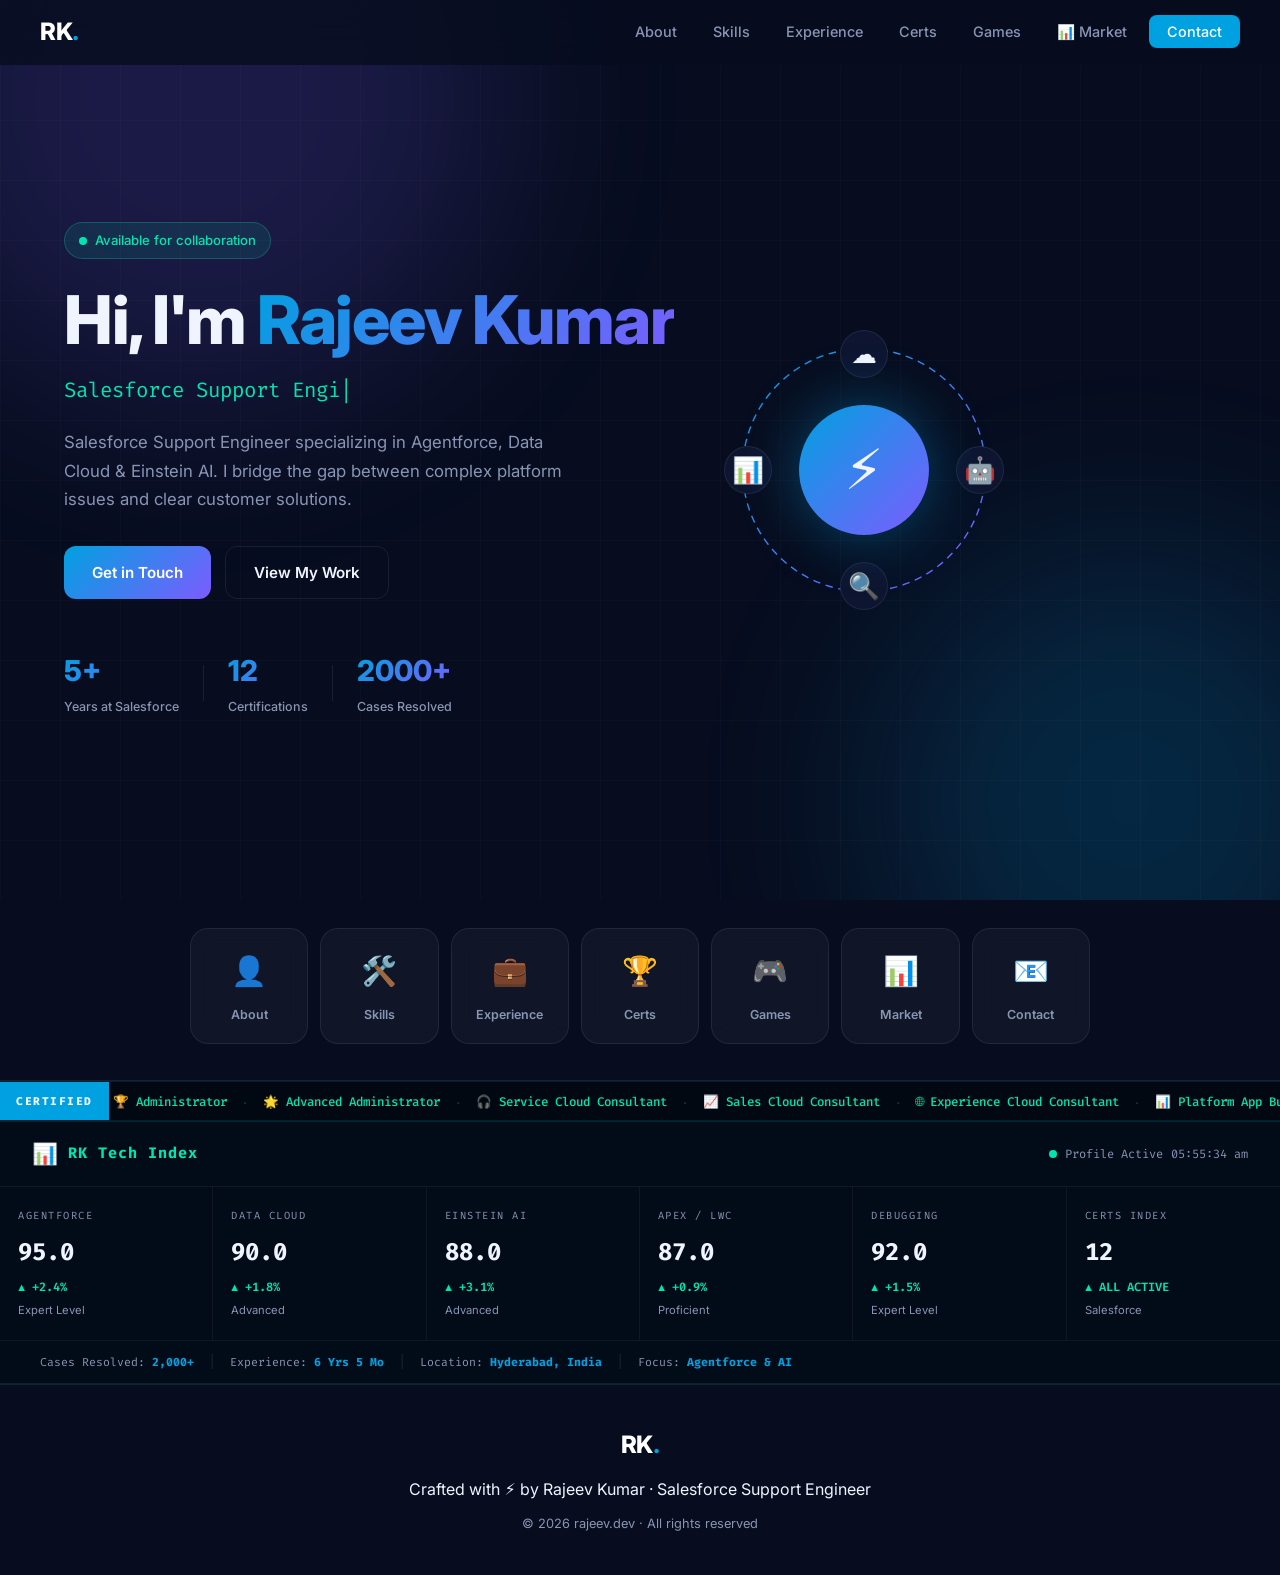
==== index.html @ ff3ae280 "Initial portfolio deploy" ====
<!DOCTYPE html>
<html lang="en">
<head>
  <meta charset="UTF-8" />
  <meta name="viewport" content="width=device-width, initial-scale=1.0" />
  <title>Rajeev Kumar | Salesforce Support Engineer</title>
  <link rel="icon" href="favicon.svg" type="image/svg+xml" />
  <link href="https://fonts.googleapis.com/css2?family=Inter:wght@300;400;500;600;700;800&family=Fira+Code:wght@400;500&display=swap" rel="stylesheet" />
  <link rel="stylesheet" href="style.css" />
</head>
<body>

  <!-- NAV -->
  <nav id="navbar">
    <div class="nav-inner">
      <a class="nav-logo" href="index.html">RK<span class="dot">.</span></a>
      <ul class="nav-links">
        <li><a href="about.html">About</a></li>
        <li><a href="skills.html">Skills</a></li>
        <li><a href="experience.html">Experience</a></li>
        <li><a href="certifications.html">Certs</a></li>
        <li><a href="games.html">Games</a></li>
        <li><a href="market.html">📊 Market</a></li>
        <li><a href="contact.html" class="nav-cta">Contact</a></li>
      </ul>
      <button class="hamburger" id="hamburger" aria-label="Toggle menu">
        <span></span><span></span><span></span>
      </button>
    </div>
  </nav>

  <!-- HERO -->
  <section id="hero">
    <div class="hero-bg">
      <div class="blob blob1"></div>
      <div class="blob blob2"></div>
      <div class="grid-lines"></div>
    </div>
    <div class="hero-content">
      <div class="hero-badge">
        <span class="pulse-dot"></span>
        Available for collaboration
      </div>
      <h1 class="hero-title">
        Hi, I'm <span class="gradient-text">Rajeev Kumar</span>
      </h1>
      <div class="typewriter-wrap">
        <span class="typewriter" id="typewriter"></span><span class="cursor">|</span>
      </div>
      <p class="hero-desc">
        Salesforce Support Engineer specializing in Agentforce, Data Cloud &amp; Einstein AI.
        I bridge the gap between complex platform issues and clear customer solutions.
      </p>
      <div class="hero-actions">
        <a href="contact.html" class="btn btn-primary">Get in Touch</a>
        <a href="experience.html" class="btn btn-outline">View My Work</a>
      </div>
      <div class="hero-stats">
        <div class="stat"><span class="stat-num">5+</span><span class="stat-label">Years at Salesforce</span></div>
        <div class="stat-divider"></div>
        <div class="stat"><span class="stat-num">12</span><span class="stat-label">Certifications</span></div>
        <div class="stat-divider"></div>
        <div class="stat"><span class="stat-num">2000+</span><span class="stat-label">Cases Resolved</span></div>
      </div>
    </div>
    <div class="hero-visual">
      <div class="avatar-ring">
        <div class="avatar-inner">
          <span class="avatar-emoji">⚡</span>
        </div>
        <svg class="orbit-ring" viewBox="0 0 300 300">
          <circle cx="150" cy="150" r="130" fill="none" stroke="url(#ringGrad)" stroke-width="1.5" stroke-dasharray="8 6"/>
          <defs>
            <linearGradient id="ringGrad" x1="0%" y1="0%" x2="100%" y2="100%">
              <stop offset="0%" stop-color="#00a1e0"/>
              <stop offset="100%" stop-color="#7c5cff"/>
            </linearGradient>
          </defs>
        </svg>
        <div class="orbit-icon oi1">☁️</div>
        <div class="orbit-icon oi2">🤖</div>
        <div class="orbit-icon oi3">🔍</div>
        <div class="orbit-icon oi4">📊</div>
      </div>
    </div>
  </section>

  <!-- PAGE NAV GRID -->
  <div class="page-nav-section">
    <div class="page-nav-grid">
      <a href="about.html" class="page-nav-card glass-card">
        <span class="pnc-icon">👤</span>
        <span class="pnc-label">About</span>
      </a>
      <a href="skills.html" class="page-nav-card glass-card">
        <span class="pnc-icon">🛠️</span>
        <span class="pnc-label">Skills</span>
      </a>
      <a href="experience.html" class="page-nav-card glass-card">
        <span class="pnc-icon">💼</span>
        <span class="pnc-label">Experience</span>
      </a>
      <a href="certifications.html" class="page-nav-card glass-card">
        <span class="pnc-icon">🏆</span>
        <span class="pnc-label">Certs</span>
      </a>
      <a href="games.html" class="page-nav-card glass-card">
        <span class="pnc-icon">🎮</span>
        <span class="pnc-label">Games</span>
      </a>
      <a href="market.html" class="page-nav-card glass-card">
        <span class="pnc-icon">📊</span>
        <span class="pnc-label">Market</span>
      </a>
      <a href="contact.html" class="page-nav-card glass-card">
        <span class="pnc-icon">📧</span>
        <span class="pnc-label">Contact</span>
      </a>
    </div>
  </div>

  <!-- CERT TICKER (inspired by stock market scrolling ticker) -->
  <div class="ticker-wrap">
    <div class="ticker-label">CERTIFIED</div>
    <div class="ticker-track">
      <div class="ticker-items" id="ticker-items">
        <span class="ticker-item">🏆 Administrator</span>
        <span class="ticker-sep">·</span>
        <span class="ticker-item">🌟 Advanced Administrator</span>
        <span class="ticker-sep">·</span>
        <span class="ticker-item">🎧 Service Cloud Consultant</span>
        <span class="ticker-sep">·</span>
        <span class="ticker-item">📈 Sales Cloud Consultant</span>
        <span class="ticker-sep">·</span>
        <span class="ticker-item">🌐 Experience Cloud Consultant</span>
        <span class="ticker-sep">·</span>
        <span class="ticker-item">📊 Platform App Builder</span>
        <span class="ticker-sep">·</span>
        <span class="ticker-item">⚡ Platform Developer I</span>
        <span class="ticker-sep">·</span>
        <span class="ticker-item">🔐 Sharing &amp; Visibility Architect</span>
        <span class="ticker-sep">·</span>
        <span class="ticker-item">🎓 Salesforce Associate</span>
        <span class="ticker-sep">·</span>
        <span class="ticker-item">🤖 AI Associate</span>
        <span class="ticker-sep">·</span>
        <span class="ticker-item">🦾 Agentforce Specialist</span>
        <span class="ticker-sep">·</span>
        <span class="ticker-item">☁️ Data Cloud Consultant</span>
        <span class="ticker-sep">·</span>
      </div>
    </div>
  </div>

  <!-- TECH INDEX (stock market dashboard style) -->
  <section id="tech-index">
    <div class="ti-header">
      <div class="ti-brand">
        <span class="ti-bull">📊</span>
        <span class="ti-title">RK Tech Index</span>
      </div>
      <div class="ti-status">
        <span class="ti-dot ti-dot-green"></span>
        <span class="ti-status-text">Profile Active</span>
        <span class="ti-clock" id="ti-clock"></span>
      </div>
    </div>
    <div class="ti-grid">
      <div class="ti-card">
        <div class="ti-card-label">AGENTFORCE</div>
        <div class="ti-card-value">95.0</div>
        <div class="ti-card-change ti-up">▲ +2.4%</div>
        <div class="ti-card-sub">Expert Level</div>
      </div>
      <div class="ti-card">
        <div class="ti-card-label">DATA CLOUD</div>
        <div class="ti-card-value">90.0</div>
        <div class="ti-card-change ti-up">▲ +1.8%</div>
        <div class="ti-card-sub">Advanced</div>
      </div>
      <div class="ti-card">
        <div class="ti-card-label">EINSTEIN AI</div>
        <div class="ti-card-value">88.0</div>
        <div class="ti-card-change ti-up">▲ +3.1%</div>
        <div class="ti-card-sub">Advanced</div>
      </div>
      <div class="ti-card">
        <div class="ti-card-label">APEX / LWC</div>
        <div class="ti-card-value">87.0</div>
        <div class="ti-card-change ti-up">▲ +0.9%</div>
        <div class="ti-card-sub">Proficient</div>
      </div>
      <div class="ti-card">
        <div class="ti-card-label">DEBUGGING</div>
        <div class="ti-card-value">92.0</div>
        <div class="ti-card-change ti-up">▲ +1.5%</div>
        <div class="ti-card-sub">Expert Level</div>
      </div>
      <div class="ti-card">
        <div class="ti-card-label">CERTS INDEX</div>
        <div class="ti-card-value">12</div>
        <div class="ti-card-change ti-up">▲ ALL ACTIVE</div>
        <div class="ti-card-sub">Salesforce</div>
      </div>
    </div>
    <div class="ti-footer-bar">
      <span class="ti-footer-item">Cases Resolved: <strong>2,000+</strong></span>
      <span class="ti-sep">|</span>
      <span class="ti-footer-item">Experience: <strong>6 Yrs 5 Mo</strong></span>
      <span class="ti-sep">|</span>
      <span class="ti-footer-item">Location: <strong>Hyderabad, India</strong></span>
      <span class="ti-sep">|</span>
      <span class="ti-footer-item">Focus: <strong>Agentforce &amp; AI</strong></span>
    </div>
  </section>

  <!-- FOOTER -->
  <footer>
    <div class="footer-inner">
      <span class="nav-logo">RK<span class="dot">.</span></span>
      <p>Crafted with ⚡ by Rajeev Kumar · Salesforce Support Engineer</p>
      <p class="footer-sub">© 2026 rajeev.dev · All rights reserved</p>
    </div>
  </footer>

  <script src="app.js"></script>
</body>
</html>
---- style.css ----
/* ===== RESET & BASE ===== */
*, *::before, *::after { box-sizing: border-box; margin: 0; padding: 0; }

:root {
  --bg: #070d1f;
  --bg2: #0d1530;
  --card: rgba(255,255,255,0.04);
  --card-border: rgba(255,255,255,0.08);
  --accent: #00a1e0;
  --accent2: #7c5cff;
  --accent3: #00e5b0;
  --text: #f0f4ff;
  --muted: #8895b3;
  --white: #ffffff;
  --font: 'Inter', system-ui, sans-serif;
  --code: 'Fira Code', monospace;
  --radius: 18px;
  --shadow: 0 20px 60px rgba(0,0,0,0.4);
  --transition: all 0.3s cubic-bezier(0.4, 0, 0.2, 1);
}

html { scroll-behavior: smooth; }

body {
  font-family: var(--font);
  background: var(--bg);
  color: var(--text);
  overflow-x: hidden;
  line-height: 1.7;
}

/* ===== SCROLLBAR ===== */
::-webkit-scrollbar { width: 6px; }
::-webkit-scrollbar-track { background: var(--bg); }
::-webkit-scrollbar-thumb { background: var(--accent2); border-radius: 3px; }

/* ===== GLASS CARD ===== */
.glass-card {
  background: var(--card);
  border: 1px solid var(--card-border);
  border-radius: var(--radius);
  backdrop-filter: blur(12px);
  transition: var(--transition);
}
.glass-card:hover {
  border-color: rgba(0,161,224,0.25);
  transform: translateY(-4px);
  box-shadow: 0 24px 60px rgba(0,0,0,0.35);
}

/* ===== NAVBAR ===== */
#navbar {
  position: fixed;
  top: 0; left: 0; right: 0;
  z-index: 100;
  padding: 0 24px;
  background: rgba(7,13,31,0.8);
  backdrop-filter: blur(20px);
  border-bottom: 1px solid transparent;
  transition: var(--transition);
}
#navbar.scrolled { border-bottom-color: var(--card-border); }
.nav-inner {
  max-width: 1200px;
  margin: auto;
  display: flex;
  align-items: center;
  justify-content: space-between;
  height: 64px;
}
.nav-logo {
  font-size: 1.5rem;
  font-weight: 800;
  color: var(--white);
  text-decoration: none;
  letter-spacing: -0.5px;
}
.nav-logo .dot { color: var(--accent); }
.nav-links {
  display: flex;
  list-style: none;
  gap: 8px;
  align-items: center;
}
.nav-links a {
  color: var(--muted);
  text-decoration: none;
  font-size: 0.9rem;
  font-weight: 500;
  padding: 8px 14px;
  border-radius: 8px;
  transition: var(--transition);
}
.nav-links a:hover { color: var(--white); background: rgba(255,255,255,0.06); }
.nav-links a.nav-cta {
  background: var(--accent);
  color: var(--white);
  padding: 8px 18px;
}
.nav-links a.nav-cta:hover { background: #008ccc; transform: none; }
.hamburger {
  display: none;
  flex-direction: column;
  gap: 5px;
  background: none;
  border: none;
  cursor: pointer;
  padding: 4px;
}
.hamburger span {
  display: block;
  width: 24px; height: 2px;
  background: var(--text);
  border-radius: 2px;
  transition: var(--transition);
}

/* ===== HERO ===== */
#hero {
  min-height: 100vh;
  display: flex;
  align-items: center;
  padding: 100px 24px 60px;
  position: relative;
  overflow: hidden;
  max-width: 1200px;
  margin: auto;
}
.hero-bg {
  position: fixed;
  inset: 0;
  z-index: -1;
  pointer-events: none;
}
.blob {
  position: absolute;
  border-radius: 50%;
  filter: blur(100px);
  opacity: 0.18;
}
.blob1 {
  width: 600px; height: 600px;
  background: var(--accent2);
  top: -200px; left: -100px;
  animation: blobFloat 8s ease-in-out infinite;
}
.blob2 {
  width: 500px; height: 500px;
  background: var(--accent);
  bottom: -150px; right: -100px;
  animation: blobFloat 10s ease-in-out infinite reverse;
}
@keyframes blobFloat {
  0%, 100% { transform: translate(0,0) scale(1); }
  50% { transform: translate(30px, -30px) scale(1.05); }
}
.grid-lines {
  position: absolute;
  inset: 0;
  background-image:
    linear-gradient(rgba(255,255,255,0.02) 1px, transparent 1px),
    linear-gradient(90deg, rgba(255,255,255,0.02) 1px, transparent 1px);
  background-size: 60px 60px;
}
.hero-content { flex: 1; max-width: 620px; z-index: 1; }
.hero-badge {
  display: inline-flex;
  align-items: center;
  gap: 8px;
  background: rgba(0,229,176,0.1);
  border: 1px solid rgba(0,229,176,0.25);
  color: var(--accent3);
  padding: 6px 14px;
  border-radius: 999px;
  font-size: 0.82rem;
  font-weight: 500;
  margin-bottom: 24px;
}
.pulse-dot {
  width: 8px; height: 8px;
  background: var(--accent3);
  border-radius: 50%;
  animation: pulse 2s infinite;
}
@keyframes pulse {
  0%, 100% { opacity: 1; transform: scale(1); }
  50% { opacity: 0.5; transform: scale(0.8); }
}
.hero-title {
  font-size: clamp(2.4rem, 6vw, 4.2rem);
  font-weight: 800;
  line-height: 1.1;
  letter-spacing: -1.5px;
  margin-bottom: 16px;
}
.gradient-text {
  background: linear-gradient(135deg, var(--accent), var(--accent2));
  -webkit-background-clip: text;
  -webkit-text-fill-color: transparent;
  background-clip: text;
}
.typewriter-wrap {
  font-family: var(--code);
  font-size: clamp(1rem, 2.5vw, 1.3rem);
  color: var(--accent3);
  margin-bottom: 20px;
  min-height: 2rem;
}
.cursor {
  animation: blink 1s infinite;
  color: var(--accent3);
}
@keyframes blink { 0%,100% { opacity: 1; } 50% { opacity: 0; } }
.hero-desc {
  color: var(--muted);
  font-size: 1.05rem;
  margin-bottom: 32px;
  max-width: 520px;
}
.hero-actions { display: flex; gap: 14px; flex-wrap: wrap; margin-bottom: 48px; }
.btn {
  display: inline-flex;
  align-items: center;
  gap: 8px;
  padding: 13px 28px;
  border-radius: 12px;
  font-size: 0.95rem;
  font-weight: 600;
  text-decoration: none;
  transition: var(--transition);
  cursor: pointer;
  border: none;
  font-family: var(--font);
}
.btn-primary {
  background: linear-gradient(135deg, var(--accent), var(--accent2));
  color: var(--white);
}
.btn-primary:hover { transform: translateY(-2px); box-shadow: 0 10px 30px rgba(0,161,224,0.35); }
.btn-outline {
  background: transparent;
  border: 1.5px solid var(--card-border);
  color: var(--text);
}
.btn-outline:hover { border-color: var(--accent); color: var(--accent); background: rgba(0,161,224,0.06); }
.hero-stats { display: flex; align-items: center; gap: 24px; flex-wrap: wrap; }
.stat { display: flex; flex-direction: column; }
.stat-num {
  font-size: 1.8rem;
  font-weight: 800;
  background: linear-gradient(135deg, var(--accent), var(--accent2));
  -webkit-background-clip: text;
  -webkit-text-fill-color: transparent;
  background-clip: text;
}
.stat-label { font-size: 0.78rem; color: var(--muted); font-weight: 500; }
.stat-divider { width: 1px; height: 36px; background: var(--card-border); }
.hero-visual {
  flex: 0 0 360px;
  display: flex;
  align-items: center;
  justify-content: center;
  z-index: 1;
}
.avatar-ring {
  position: relative;
  width: 280px; height: 280px;
  display: flex;
  align-items: center;
  justify-content: center;
}
.avatar-inner {
  width: 130px; height: 130px;
  background: linear-gradient(135deg, var(--accent), var(--accent2));
  border-radius: 50%;
  display: flex;
  align-items: center;
  justify-content: center;
  font-size: 3.5rem;
  z-index: 2;
  box-shadow: 0 0 60px rgba(0,161,224,0.4);
}
.orbit-ring {
  position: absolute;
  inset: 0;
  animation: spin 20s linear infinite;
}
@keyframes spin { to { transform: rotate(360deg); } }
.orbit-icon {
  position: absolute;
  font-size: 1.6rem;
  background: var(--bg2);
  border: 1px solid var(--card-border);
  border-radius: 50%;
  width: 48px; height: 48px;
  display: flex;
  align-items: center;
  justify-content: center;
  animation: counterSpin 20s linear infinite;
}
@keyframes counterSpin { to { transform: rotate(-360deg); } }
.oi1 { top: 0; left: 50%; transform: translateX(-50%); }
.oi2 { right: 0; top: 50%; transform: translateY(-50%); }
.oi3 { bottom: 0; left: 50%; transform: translateX(-50%); }
.oi4 { left: 0; top: 50%; transform: translateY(-50%); }
.scroll-hint {
  position: absolute;
  bottom: 30px;
  left: 50%;
  transform: translateX(-50%);
  display: flex;
  flex-direction: column;
  align-items: center;
  gap: 6px;
  color: var(--muted);
  font-size: 0.75rem;
  text-decoration: none;
  animation: bounce 2s infinite;
}
.scroll-hint svg { width: 20px; height: 20px; }
@keyframes bounce {
  0%, 100% { transform: translateX(-50%) translateY(0); }
  50% { transform: translateX(-50%) translateY(6px); }
}

/* ===== SECTIONS ===== */
.section { padding: 100px 24px; }
.section-dark { background: var(--bg2); }
.container { max-width: 1200px; margin: auto; }
.section-header { text-align: center; margin-bottom: 60px; }
.section-tag {
  display: inline-block;
  font-family: var(--code);
  font-size: 0.82rem;
  color: var(--accent);
  background: rgba(0,161,224,0.1);
  border: 1px solid rgba(0,161,224,0.2);
  padding: 4px 14px;
  border-radius: 999px;
  margin-bottom: 12px;
}
.section-title {
  font-size: clamp(1.8rem, 4vw, 2.8rem);
  font-weight: 800;
  letter-spacing: -1px;
}
.section-sub { color: var(--muted); margin-top: 12px; font-size: 1rem; }

/* ===== ABOUT ===== */
.about-grid { display: grid; grid-template-columns: 320px 1fr; gap: 40px; align-items: start; }
.about-card { padding: 36px; text-align: center; }
.about-avatar {
  width: 90px; height: 90px;
  background: linear-gradient(135deg, var(--accent), var(--accent2));
  border-radius: 50%;
  margin: 0 auto 20px;
  display: flex;
  align-items: center;
  justify-content: center;
}
.about-avatar-inner { font-size: 1.4rem; font-weight: 800; color: white; }
.about-card h3 { font-size: 1.3rem; font-weight: 700; margin-bottom: 4px; }
.about-role { color: var(--muted); font-size: 0.88rem; margin-bottom: 20px; }
.about-tags { display: flex; flex-wrap: wrap; gap: 8px; justify-content: center; }
.tag-chip {
  background: rgba(124,92,255,0.12);
  border: 1px solid rgba(124,92,255,0.25);
  color: var(--accent2);
  font-size: 0.78rem;
  padding: 4px 12px;
  border-radius: 999px;
  font-weight: 500;
}
.about-text { padding: 8px 0; }
.about-text p { color: var(--muted); margin-bottom: 18px; font-size: 1rem; }
.about-text strong { color: var(--text); }
.about-links { display: flex; gap: 14px; flex-wrap: wrap; }
.about-link {
  display: inline-flex;
  align-items: center;
  gap: 8px;
  color: var(--accent);
  text-decoration: none;
  font-size: 0.9rem;
  font-weight: 500;
  border: 1px solid rgba(0,161,224,0.25);
  padding: 8px 16px;
  border-radius: 10px;
  transition: var(--transition);
}
.about-link:hover { background: rgba(0,161,224,0.1); }
.about-link svg { width: 16px; height: 16px; }

/* ===== SKILLS ===== */
.skills-grid {
  display: grid;
  grid-template-columns: repeat(auto-fit, minmax(300px, 1fr));
  gap: 24px;
}
.skill-card { padding: 28px; }
.skill-icon { font-size: 2rem; margin-bottom: 14px; }
.skill-card h3 { font-size: 1.1rem; font-weight: 700; margin-bottom: 8px; }
.skill-card p { color: var(--muted); font-size: 0.88rem; margin-bottom: 18px; line-height: 1.6; }
.skill-bar { height: 4px; background: rgba(255,255,255,0.07); border-radius: 2px; overflow: hidden; }
.skill-fill { height: 100%; background: linear-gradient(90deg, var(--accent), var(--accent2)); border-radius: 2px; width: 0; transition: width 1.2s cubic-bezier(0.4,0,0.2,1); }

/* ===== TIMELINE ===== */
.timeline { position: relative; padding-left: 40px; }
.timeline::before {
  content: '';
  position: absolute;
  left: 8px; top: 0; bottom: 0;
  width: 2px;
  background: linear-gradient(to bottom, var(--accent), var(--accent2));
  opacity: 0.3;
}
.timeline-item { position: relative; margin-bottom: 36px; }
.timeline-dot {
  position: absolute;
  left: -36px; top: 28px;
  width: 14px; height: 14px;
  background: linear-gradient(135deg, var(--accent), var(--accent2));
  border-radius: 50%;
  border: 3px solid var(--bg);
}
.timeline-card { padding: 28px; }
.timeline-header { display: flex; justify-content: space-between; align-items: flex-start; margin-bottom: 16px; gap: 16px; flex-wrap: wrap; }
.timeline-card h3 { font-size: 1.1rem; font-weight: 700; }
.timeline-company { color: var(--accent); font-size: 0.85rem; margin-top: 4px; }
.timeline-date {
  font-family: var(--code);
  font-size: 0.78rem;
  color: var(--muted);
  background: rgba(255,255,255,0.05);
  padding: 4px 12px;
  border-radius: 999px;
  white-space: nowrap;
}
.timeline-points { list-style: none; margin-bottom: 16px; }
.timeline-points li { color: var(--muted); font-size: 0.9rem; padding: 4px 0 4px 18px; position: relative; }
.timeline-points li::before { content: '→'; position: absolute; left: 0; color: var(--accent); }
.timeline-tags { display: flex; gap: 8px; flex-wrap: wrap; }
.timeline-tags span {
  font-size: 0.75rem;
  background: rgba(0,161,224,0.1);
  color: var(--accent);
  padding: 3px 10px;
  border-radius: 6px;
}

/* ===== CERTS ===== */
.certs-grid { display: grid; grid-template-columns: repeat(auto-fit, minmax(280px, 1fr)); gap: 20px; }
.cert-card {
  padding: 22px 24px;
  display: flex;
  align-items: center;
  gap: 18px;
}
.cert-badge { font-size: 2rem; flex-shrink: 0; }
.cert-info h4 { font-size: 0.95rem; font-weight: 600; margin-bottom: 4px; }
.cert-issuer { font-size: 0.78rem; color: var(--accent); font-family: var(--code); }

/* ===== GAMES ===== */
.game-tabs {
  display: flex;
  gap: 10px;
  margin-bottom: 28px;
  flex-wrap: wrap;
  justify-content: center;
}
.gtab {
  background: rgba(255,255,255,0.05);
  border: 1px solid var(--card-border);
  color: var(--muted);
  padding: 10px 20px;
  border-radius: 999px;
  font-size: 0.88rem;
  font-weight: 500;
  cursor: pointer;
  transition: var(--transition);
  font-family: var(--font);
}
.gtab:hover { color: var(--text); border-color: var(--accent); }
.gtab.active { background: linear-gradient(135deg, var(--accent), var(--accent2)); color: white; border-color: transparent; }
.game-panel { display: none; padding: 36px; max-width: 600px; margin: auto; }
.game-panel.active { display: block; }
.game-panel h3 { font-size: 1.3rem; font-weight: 700; margin-bottom: 4px; }
.game-sub { color: var(--muted); font-size: 0.88rem; margin-bottom: 20px; }

/* RPS */
.rps-board { display: flex; align-items: center; justify-content: center; gap: 40px; margin-bottom: 24px; }
.rps-player { display: flex; flex-direction: column; align-items: center; gap: 8px; }
.rps-avatar {
  width: 80px; height: 80px;
  background: rgba(255,255,255,0.06);
  border: 2px solid var(--card-border);
  border-radius: 20px;
  font-size: 2.5rem;
  display: flex;
  align-items: center;
  justify-content: center;
  transition: var(--transition);
}
.rps-score { font-size: 1.8rem; font-weight: 800; color: var(--accent); }
.rps-vs { font-size: 1.1rem; font-weight: 700; color: var(--muted); }
.rps-choices { display: flex; gap: 14px; justify-content: center; margin-bottom: 16px; }
.rps-btn {
  display: flex;
  flex-direction: column;
  align-items: center;
  gap: 6px;
  background: rgba(255,255,255,0.05);
  border: 1.5px solid var(--card-border);
  color: var(--text);
  padding: 16px 20px;
  border-radius: 16px;
  font-size: 2rem;
  cursor: pointer;
  transition: var(--transition);
  font-family: var(--font);
}
.rps-btn span { font-size: 0.75rem; font-weight: 500; color: var(--muted); }
.rps-btn:hover { border-color: var(--accent); background: rgba(0,161,224,0.1); transform: translateY(-3px); }
.rps-result { text-align: center; font-weight: 600; font-size: 0.95rem; min-height: 1.5em; color: var(--accent3); }

/* PUZZLE */
.puzzle-grid {
  display: grid;
  grid-template-columns: repeat(3, 90px);
  gap: 8px;
  justify-content: center;
}
.puzzle-tile {
  width: 90px; height: 90px;
  background: rgba(0,161,224,0.12);
  border: 1.5px solid rgba(0,161,224,0.25);
  border-radius: 14px;
  font-size: 1.8rem;
  font-weight: 700;
  color: var(--text);
  cursor: pointer;
  transition: var(--transition);
  display: flex;
  align-items: center;
  justify-content: center;
}
.puzzle-tile:hover:not(.empty) { background: rgba(0,161,224,0.22); transform: scale(1.04); }
.puzzle-tile.empty { background: transparent; border-color: transparent; cursor: default; }

/* MEMORY */
.memory-grid {
  display: grid;
  grid-template-columns: repeat(4, 70px);
  gap: 10px;
  justify-content: center;
}
.mem-card {
  width: 70px; height: 70px;
  background: rgba(124,92,255,0.12);
  border: 1.5px solid rgba(124,92,255,0.25);
  border-radius: 12px;
  font-size: 1.8rem;
  cursor: pointer;
  transition: var(--transition);
  display: flex;
  align-items: center;
  justify-content: center;
  user-select: none;
}
.mem-card:hover:not(.flipped):not(.matched) { transform: scale(1.05); border-color: var(--accent2); }
.mem-card.flipped, .mem-card.matched { background: rgba(0,229,176,0.1); border-color: rgba(0,229,176,0.3); }
.mem-card.matched { opacity: 0.5; }
.mem-card-back { display: none; }
.mem-card.flipped .mem-card-front, .mem-card.matched .mem-card-front { display: flex; }

/* SNAKE */
#snake-canvas {
  display: block;
  margin: auto;
  border-radius: 14px;
  border: 1px solid var(--card-border);
  max-width: 100%;
}

/* ===== CONTACT ===== */
.contact-grid { display: grid; grid-template-columns: repeat(auto-fit, minmax(240px, 1fr)); gap: 24px; max-width: 800px; margin: auto; }
.contact-card { padding: 32px; text-align: center; }
.contact-icon { font-size: 2.5rem; margin-bottom: 14px; }
.contact-card h4 { font-size: 1rem; font-weight: 600; margin-bottom: 6px; }
.contact-card p { color: var(--muted); font-size: 0.88rem; }

/* ===== FOOTER ===== */
footer {
  background: var(--bg);
  border-top: 1px solid var(--card-border);
  padding: 40px 24px;
  text-align: center;
}
.footer-inner { display: flex; flex-direction: column; align-items: center; gap: 10px; }
.footer-sub { color: var(--muted); font-size: 0.8rem; }

/* ===== RESPONSIVE ===== */
@media (max-width: 960px) {
  #hero { flex-direction: column; gap: 40px; text-align: center; }
  .hero-actions { justify-content: center; }
  .hero-stats { justify-content: center; }
  .hero-visual { flex: none; }
  .about-grid { grid-template-columns: 1fr; }
}
@media (max-width: 768px) {
  .nav-links { display: none; flex-direction: column; position: fixed; top: 64px; left: 0; right: 0; background: rgba(7,13,31,0.98); padding: 20px; gap: 4px; border-bottom: 1px solid var(--card-border); }
  .nav-links.open { display: flex; }
  .hamburger { display: flex; }
  .hero-visual { display: none; }
  .section { padding: 70px 20px; }
  .puzzle-tile { width: 80px; height: 80px; font-size: 1.5rem; }
  .puzzle-grid { grid-template-columns: repeat(3, 80px); }
}
@media (max-width: 480px) {
  .rps-choices { gap: 8px; }
  .rps-btn { padding: 12px 14px; font-size: 1.6rem; }
  #snake-canvas { width: 320px; height: 320px; }
  .memory-grid { grid-template-columns: repeat(4, 60px); gap: 8px; }
  .mem-card { width: 60px; height: 60px; font-size: 1.5rem; }
}

/* ===== ANIMATIONS ===== */
.fade-in { opacity: 0; transform: translateY(30px); transition: opacity 0.6s ease, transform 0.6s ease; }
.fade-in.visible { opacity: 1; transform: translateY(0); }

/* ===== NAV ACTIVE STATE ===== */
.nav-active { color: var(--accent) !important; }

/* ===== PAGE NAV CARDS (hero grid) ===== */
.page-nav-section {
  background: var(--bg);
  padding: 28px 24px 36px;
  border-bottom: 1px solid var(--card-border);
}
.page-nav-grid {
  display: grid;
  grid-template-columns: repeat(7, 1fr);
  gap: 12px;
  max-width: 900px;
  margin: 0 auto;
}
.page-nav-card {
  display: flex;
  flex-direction: column;
  align-items: center;
  gap: 8px;
  padding: 18px 10px;
  text-decoration: none;
  color: var(--text);
  border-radius: var(--radius);
  transition: var(--transition);
}
.page-nav-card:hover {
  background: rgba(0,161,224,0.1);
  border-color: var(--accent);
  transform: translateY(-4px);
}
.pnc-icon { font-size: 1.8rem; }
.pnc-label { font-size: 0.78rem; font-weight: 600; color: var(--muted); }

/* ===== PAGE HERO (sub-pages) ===== */
.page-hero {
  min-height: 38vh;
  display: flex;
  align-items: center;
  justify-content: center;
  padding: 120px 24px 60px;
  position: relative;
  overflow: hidden;
  text-align: center;
}
.page-hero-content {
  position: relative;
  z-index: 1;
}
.page-hero-title {
  font-size: clamp(2rem, 5vw, 3.4rem);
  font-weight: 800;
  letter-spacing: -1.5px;
  margin: 12px 0 16px;
}
.page-hero-sub {
  color: var(--muted);
  font-size: 1rem;
}

/* ===== FUN FACTS / CARDS ===== */
.fun-facts-grid {
  display: grid;
  grid-template-columns: 1fr 1fr;
  gap: 14px;
}
.fun-fact-card {
  display: flex;
  align-items: center;
  gap: 14px;
  padding: 16px 18px;
}
.fun-fact-icon { font-size: 1.5rem; flex-shrink: 0; }
.fun-fact-card h5 { font-size: 0.78rem; color: var(--accent); font-family: var(--code); margin-bottom: 2px; }
.fun-fact-card p { font-size: 0.9rem; color: var(--text); margin: 0; }

/* ===== DRIVES GRID ===== */
.drives-grid {
  display: grid;
  grid-template-columns: repeat(auto-fit, minmax(260px, 1fr));
  gap: 20px;
}
.drive-card { padding: 28px; }
.drive-icon { font-size: 2rem; margin-bottom: 14px; }
.drive-card h4 { font-size: 1rem; font-weight: 700; margin-bottom: 8px; }
.drive-card p { color: var(--muted); font-size: 0.88rem; line-height: 1.6; margin: 0; }

/* ===== TOOLS CLOUD ===== */
.tools-cloud {
  display: flex;
  flex-wrap: wrap;
  gap: 10px;
  justify-content: center;
}
.tool-pill {
  background: rgba(124,92,255,0.1);
  border: 1px solid rgba(124,92,255,0.25);
  color: var(--accent2);
  font-size: 0.84rem;
  font-weight: 500;
  padding: 8px 16px;
  border-radius: 999px;
  transition: var(--transition);
  cursor: default;
}
.tool-pill:hover {
  background: rgba(124,92,255,0.2);
  transform: translateY(-2px);
}

/* ===== IMPACT GRID ===== */
.impact-grid {
  display: grid;
  grid-template-columns: repeat(auto-fit, minmax(180px, 1fr));
  gap: 20px;
}
.impact-card {
  padding: 32px 20px;
  text-align: center;
}
.impact-num {
  display: block;
  font-size: 2.8rem;
  font-weight: 800;
  margin-bottom: 8px;
}
.impact-label {
  font-size: 0.85rem;
  color: var(--muted);
  font-weight: 500;
}

/* ===== CERT COUNTER STRIP ===== */
.cert-counter-strip {
  display: flex;
  align-items: center;
  justify-content: center;
  gap: 0;
  background: var(--card);
  border: 1px solid var(--card-border);
  border-radius: var(--radius);
  padding: 24px 0;
  flex-wrap: wrap;
}
.cert-counter-item {
  display: flex;
  flex-direction: column;
  align-items: center;
  gap: 4px;
  padding: 0 40px;
}
.cert-counter-num {
  font-size: 2.2rem;
  font-weight: 800;
}
.cert-counter-label {
  font-size: 0.8rem;
  color: var(--muted);
  font-weight: 500;
}
.cert-counter-divider {
  width: 1px;
  height: 48px;
  background: var(--card-border);
}

/* ===== TRAILHEAD CTA ===== */
.trailhead-cta {
  padding: 28px 32px;
  display: flex;
  align-items: center;
  justify-content: space-between;
  gap: 24px;
  flex-wrap: wrap;
}
.trailhead-cta-left {
  display: flex;
  align-items: center;
  gap: 18px;
}
.trailhead-cta-icon { font-size: 2.4rem; }
.trailhead-cta h4 { font-size: 1rem; font-weight: 700; margin-bottom: 4px; }
.trailhead-cta p { color: var(--muted); font-size: 0.85rem; margin: 0; }

/* ===== CONTACT LINK CARDS ===== */
.contact-link-card {
  text-decoration: none;
  color: var(--text);
  cursor: pointer;
  display: flex;
  flex-direction: column;
  align-items: center;
}
.contact-value {
  color: var(--muted);
  font-size: 0.88rem;
  margin: 0 0 8px 0;
  font-family: var(--code);
}
.contact-action {
  font-size: 0.78rem;
  color: var(--accent);
  font-weight: 500;
  opacity: 0;
  transition: var(--transition);
}
.contact-link-card:hover .contact-action { opacity: 1; }
.contact-link-card:hover { border-color: var(--accent); }

/* ===== LOCATION CARD ===== */
.location-card {
  padding: 24px 28px;
}
.location-left {
  display: flex;
  align-items: center;
  gap: 18px;
}
.location-icon { font-size: 2rem; }
.location-left h4 { font-size: 1rem; font-weight: 700; margin-bottom: 4px; }
.location-left p { color: var(--muted); font-size: 0.85rem; margin: 0; }

/* ===== CERT TICKER ===== */
.ticker-wrap {
  display: flex;
  align-items: center;
  background: #010812;
  border-top: 1px solid rgba(0,161,224,0.15);
  border-bottom: 1px solid rgba(0,161,224,0.15);
  overflow: hidden;
  height: 40px;
}
.ticker-label {
  flex-shrink: 0;
  background: var(--accent);
  color: #fff;
  font-size: 0.7rem;
  font-weight: 700;
  letter-spacing: 1.5px;
  padding: 0 16px;
  height: 100%;
  display: flex;
  align-items: center;
  font-family: var(--code);
}
.ticker-track {
  flex: 1;
  overflow: hidden;
  position: relative;
}
.ticker-items {
  display: inline-flex;
  align-items: center;
  gap: 0;
  white-space: nowrap;
  animation: tickerScroll 28s linear infinite;
}
.ticker-item {
  font-size: 0.78rem;
  font-weight: 500;
  color: var(--accent3);
  font-family: var(--code);
  padding: 0 4px;
}
.ticker-sep {
  color: rgba(0,161,224,0.35);
  padding: 0 12px;
  font-size: 0.9rem;
}
@keyframes tickerScroll {
  0%   { transform: translateX(0); }
  100% { transform: translateX(-50%); }
}

/* ===== TECH INDEX (stock dashboard) ===== */
#tech-index {
  background: #020b18;
  border-top: 1px solid rgba(0,229,176,0.12);
  border-bottom: 1px solid rgba(0,229,176,0.12);
  padding: 0 0 0 0;
}
.ti-header {
  display: flex;
  align-items: center;
  justify-content: space-between;
  padding: 14px 32px;
  border-bottom: 1px solid rgba(255,255,255,0.06);
  flex-wrap: wrap;
  gap: 10px;
}
.ti-brand {
  display: flex;
  align-items: center;
  gap: 10px;
}
.ti-bull { font-size: 1.3rem; }
.ti-title {
  font-family: var(--code);
  font-size: 0.95rem;
  font-weight: 700;
  color: var(--accent3);
  letter-spacing: 1px;
}
.ti-status {
  display: flex;
  align-items: center;
  gap: 8px;
  font-family: var(--code);
  font-size: 0.75rem;
  color: var(--muted);
}
.ti-dot {
  width: 8px; height: 8px;
  border-radius: 50%;
  animation: pulse 2s infinite;
}
.ti-dot-green { background: var(--accent3); }
.ti-clock { color: var(--muted); }
.ti-grid {
  display: grid;
  grid-template-columns: repeat(6, 1fr);
  border-bottom: 1px solid rgba(255,255,255,0.05);
}
.ti-card {
  padding: 20px 18px;
  border-right: 1px solid rgba(255,255,255,0.05);
  transition: var(--transition);
  cursor: default;
}
.ti-card:last-child { border-right: none; }
.ti-card:hover { background: rgba(0,229,176,0.04); }
.ti-card-label {
  font-family: var(--code);
  font-size: 0.65rem;
  color: var(--muted);
  letter-spacing: 1.5px;
  margin-bottom: 8px;
}
.ti-card-value {
  font-size: 1.5rem;
  font-weight: 800;
  color: #f0f4ff;
  margin-bottom: 4px;
  font-family: var(--code);
}
.ti-card-change {
  font-size: 0.75rem;
  font-weight: 600;
  font-family: var(--code);
  margin-bottom: 4px;
}
.ti-up { color: var(--accent3); }
.ti-down { color: #ff5f7e; }
.ti-card-sub {
  font-size: 0.7rem;
  color: var(--muted);
}
.ti-footer-bar {
  display: flex;
  align-items: center;
  gap: 0;
  padding: 10px 24px;
  flex-wrap: wrap;
  overflow: hidden;
}
.ti-footer-item {
  font-family: var(--code);
  font-size: 0.72rem;
  color: var(--muted);
  padding: 0 16px;
}
.ti-footer-item strong { color: var(--accent); }
.ti-sep { color: rgba(255,255,255,0.1); font-size: 0.8rem; }

/* ===== RESPONSIVE (new) ===== */
@media (max-width: 960px) {
  .page-nav-grid { grid-template-columns: repeat(4, 1fr); }
  .cert-counter-item { padding: 0 24px; }
  .ti-grid { grid-template-columns: repeat(3, 1fr); }
}
@media (max-width: 700px) {
  .page-nav-grid { grid-template-columns: repeat(4, 1fr); }
}
@media (max-width: 600px) {
  .page-nav-grid { grid-template-columns: repeat(3, 1fr); gap: 8px; }
  .page-nav-card { padding: 14px 6px; }
  .fun-facts-grid { grid-template-columns: 1fr; }
  .cert-counter-strip { flex-direction: column; gap: 16px; }
  .cert-counter-divider { width: 60px; height: 1px; }
  .trailhead-cta { flex-direction: column; align-items: flex-start; }
  .ti-grid { grid-template-columns: repeat(2, 1fr); }
  .ti-header { padding: 10px 16px; }
  .ti-footer-bar { gap: 0; padding: 8px 12px; }
  .ti-footer-item { padding: 0 8px; font-size: 0.65rem; }
}
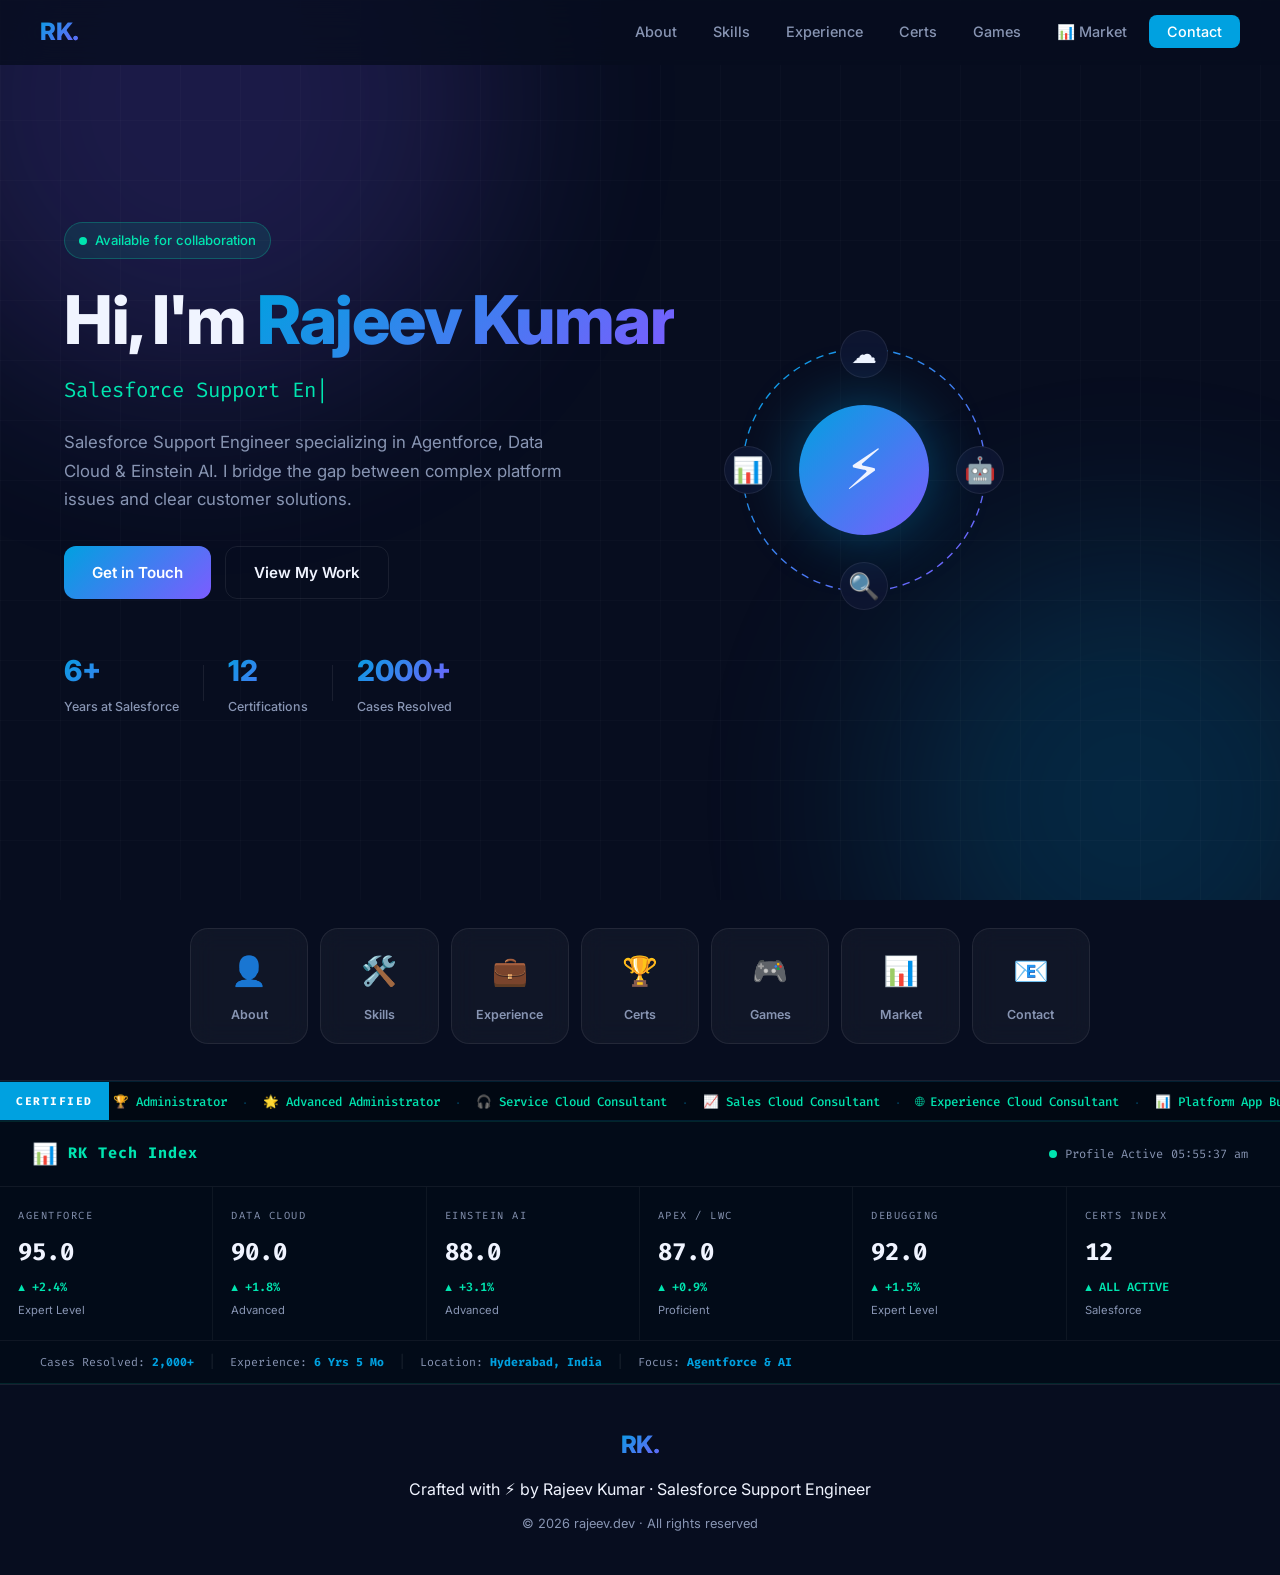
==== commit 34246de9: "Update years to 6+, gradient nav logo, improved favicon Co-Authored-By: Claude Sonnet 4.6 <noreply@a" ====
--- a/index.html
+++ b/index.html
@@ -56,7 +56,7 @@
         <a href="experience.html" class="btn btn-outline">View My Work</a>
       </div>
       <div class="hero-stats">
-        <div class="stat"><span class="stat-num">5+</span><span class="stat-label">Years at Salesforce</span></div>
+        <div class="stat"><span class="stat-num">6+</span><span class="stat-label">Years at Salesforce</span></div>
         <div class="stat-divider"></div>
         <div class="stat"><span class="stat-num">12</span><span class="stat-label">Certifications</span></div>
         <div class="stat-divider"></div>
--- a/style.css
+++ b/style.css
@@ -71,11 +71,19 @@
 .nav-logo {
   font-size: 1.5rem;
   font-weight: 800;
-  color: var(--white);
+  background: linear-gradient(135deg, #00a1e0 0%, #7c5cff 100%);
+  -webkit-background-clip: text;
+  -webkit-text-fill-color: transparent;
+  background-clip: text;
   text-decoration: none;
   letter-spacing: -0.5px;
 }
-.nav-logo .dot { color: var(--accent); }
+.nav-logo .dot {
+  background: linear-gradient(135deg, #00a1e0 0%, #7c5cff 100%);
+  -webkit-background-clip: text;
+  -webkit-text-fill-color: transparent;
+  background-clip: text;
+}
 .nav-links {
   display: flex;
   list-style: none;
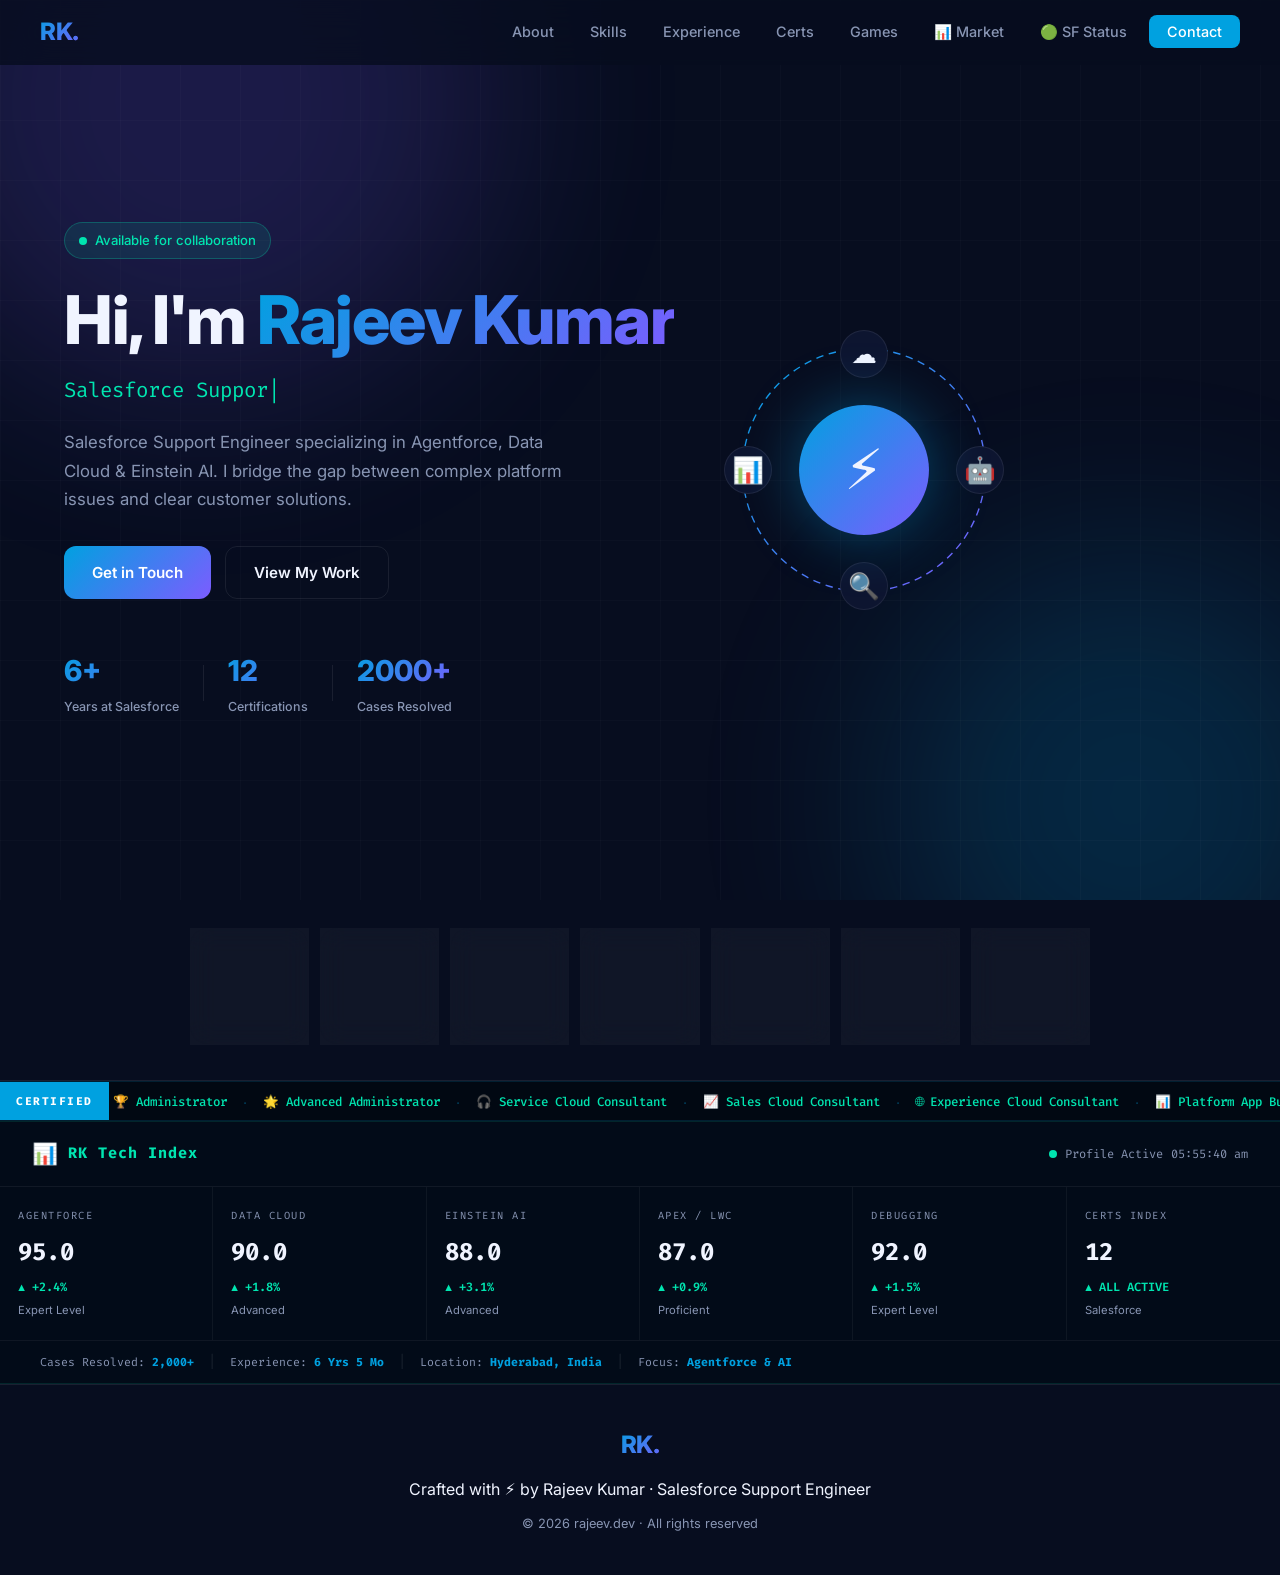
==== commit f015428f: "Add SF Status page, cert timeline, and nav updates - New status.html: live Salesforce system status " ====
--- a/index.html
+++ b/index.html
@@ -21,6 +21,7 @@
         <li><a href="certifications.html">Certs</a></li>
         <li><a href="games.html">Games</a></li>
         <li><a href="market.html">📊 Market</a></li>
+        <li><a href="status.html">🟢 SF Status</a></li>
         <li><a href="contact.html" class="nav-cta">Contact</a></li>
       </ul>
       <button class="hamburger" id="hamburger" aria-label="Toggle menu">
--- a/style.css
+++ b/style.css
@@ -468,6 +468,131 @@
 .cert-info h4 { font-size: 0.95rem; font-weight: 600; margin-bottom: 4px; }
 .cert-issuer { font-size: 0.78rem; color: var(--accent); font-family: var(--code); }
 
+/* ===== CERT VIEW TOGGLE ===== */
+.cert-view-toggle {
+  display: flex;
+  justify-content: center;
+  gap: 10px;
+}
+.cert-view-btn {
+  background: rgba(255,255,255,0.05);
+  border: 1px solid var(--card-border);
+  color: var(--muted);
+  padding: 9px 22px;
+  border-radius: 999px;
+  font-size: 0.88rem;
+  font-weight: 600;
+  cursor: pointer;
+  transition: var(--transition);
+  font-family: var(--font);
+}
+.cert-view-btn.active,
+.cert-view-btn:hover {
+  background: linear-gradient(135deg, rgba(0,161,224,0.18), rgba(124,92,255,0.18));
+  border-color: var(--accent);
+  color: var(--text);
+}
+
+/* ===== CERT TIMELINE ===== */
+.cert-timeline-wrap {
+  position: relative;
+  max-width: 860px;
+  margin: 0 auto;
+  padding: 12px 0 24px;
+}
+.ct-line {
+  position: absolute;
+  left: 50%;
+  top: 0; bottom: 0;
+  width: 2px;
+  background: linear-gradient(to bottom, transparent, rgba(0,161,224,0.35) 8%, rgba(124,92,255,0.35) 92%, transparent);
+  transform: translateX(-50%);
+}
+.ct-item {
+  display: flex;
+  align-items: flex-start;
+  gap: 0;
+  position: relative;
+  margin-bottom: 36px;
+}
+.ct-item[data-side="left"] {
+  flex-direction: row;
+  padding-right: calc(50% + 28px);
+}
+.ct-item[data-side="right"] {
+  flex-direction: row-reverse;
+  padding-left: calc(50% + 28px);
+}
+.ct-dot {
+  width: 16px;
+  height: 16px;
+  border-radius: 50%;
+  border: 3px solid var(--bg);
+  position: absolute;
+  left: 50%;
+  top: 22px;
+  transform: translateX(-50%);
+  z-index: 2;
+  box-shadow: 0 0 12px rgba(0,161,224,0.4);
+  flex-shrink: 0;
+}
+.ct-dot-pulse {
+  box-shadow: 0 0 0 0 rgba(0,229,176,0.6);
+  animation: dotPulse 2s infinite;
+}
+@keyframes dotPulse {
+  0%   { box-shadow: 0 0 0 0 rgba(0,229,176,0.55); }
+  70%  { box-shadow: 0 0 0 10px rgba(0,229,176,0); }
+  100% { box-shadow: 0 0 0 0 rgba(0,229,176,0); }
+}
+.ct-card {
+  padding: 20px 22px;
+  display: flex;
+  gap: 14px;
+  align-items: flex-start;
+  width: 100%;
+  position: relative;
+  cursor: default;
+}
+.ct-card-highlight {
+  border-color: rgba(0,229,176,0.3) !important;
+  background: rgba(0,229,176,0.04) !important;
+}
+.ct-badge { font-size: 1.8rem; flex-shrink: 0; margin-top: 2px; }
+.ct-body { flex: 1; min-width: 0; }
+.ct-body h4 { font-size: 0.92rem; font-weight: 700; margin: 6px 0 5px; line-height: 1.4; }
+.ct-year { font-size: 0.78rem; font-family: var(--code); color: var(--accent); margin-bottom: 5px; }
+.ct-desc { font-size: 0.8rem; color: var(--muted); line-height: 1.55; }
+.ct-tag {
+  display: inline-block;
+  font-size: 0.68rem;
+  font-weight: 700;
+  text-transform: uppercase;
+  letter-spacing: 0.05em;
+  padding: 2px 8px;
+  border-radius: 4px;
+  margin-bottom: 2px;
+}
+.ct-tag.admin    { background: rgba(255,215,0,0.15);  color: #ffd700; }
+.ct-tag.associate{ background: rgba(76,175,80,0.15);  color: #66bb6a; }
+.ct-tag.consultant{background: rgba(0,161,224,0.15);  color: #00a1e0; }
+.ct-tag.developer{ background: rgba(124,92,255,0.15); color: #9c7cff; }
+.ct-tag.architect{ background: rgba(239,83,80,0.15);  color: #ef5350; }
+.ct-tag.ai       { background: rgba(0,229,176,0.15);  color: #00e5b0; }
+.ct-latest-badge {
+  position: absolute;
+  top: 12px; right: 14px;
+  font-size: 0.65rem;
+  font-weight: 700;
+  text-transform: uppercase;
+  letter-spacing: 0.08em;
+  padding: 2px 8px;
+  border-radius: 999px;
+  background: linear-gradient(135deg, rgba(0,229,176,0.25), rgba(124,92,255,0.25));
+  color: #00e5b0;
+  border: 1px solid rgba(0,229,176,0.3);
+}
+
 /* ===== GAMES ===== */
 .game-tabs {
   display: flex;
@@ -630,6 +755,10 @@
   #snake-canvas { width: 320px; height: 320px; }
   .memory-grid { grid-template-columns: repeat(4, 60px); gap: 8px; }
   .mem-card { width: 60px; height: 60px; font-size: 1.5rem; }
+  .g2048-grid { grid-template-columns: repeat(4, 68px); grid-template-rows: repeat(4, 68px); }
+  .g2048-cell { width: 68px; height: 68px; font-size: 1.3rem; }
+  .whack-grid { max-width: 300px; gap: 10px; }
+  .typing-hud { gap: 16px; flex-wrap: wrap; }
 }
 
 /* ===== ANIMATIONS ===== */
@@ -1031,4 +1160,149 @@
   .ti-header { padding: 10px 16px; }
   .ti-footer-bar { gap: 0; padding: 8px 12px; }
   .ti-footer-item { padding: 0 8px; font-size: 0.65rem; }
-}
+
+  /* Timeline collapses to single column on mobile */
+  .ct-line { left: 18px; }
+  .ct-item[data-side="left"],
+  .ct-item[data-side="right"] {
+    flex-direction: row;
+    padding-left: 48px;
+    padding-right: 0;
+  }
+  .ct-dot { left: 18px; }
+}
+
+/* ===== SF STATUS WIDGET ===== */
+.sf-status-page { max-width: 860px; margin: 0 auto; }
+.sf-status-hero { text-align: center; margin-bottom: 48px; }
+.sf-status-hero h2 { font-size: 2rem; font-weight: 800; margin-bottom: 10px; }
+.sf-status-hero p { color: var(--muted); }
+
+.sf-overall {
+  display: flex;
+  align-items: center;
+  gap: 18px;
+  padding: 24px 28px;
+  border-radius: var(--radius);
+  margin-bottom: 36px;
+  border: 1px solid var(--card-border);
+  background: var(--card);
+  backdrop-filter: blur(12px);
+}
+.sf-overall-dot {
+  width: 18px; height: 18px;
+  border-radius: 50%;
+  flex-shrink: 0;
+  background: #6b7280;
+  box-shadow: 0 0 10px rgba(107,114,128,0.5);
+}
+.sf-overall-dot.ok   { background: #00e5b0; box-shadow: 0 0 10px rgba(0,229,176,0.55); }
+.sf-overall-dot.warn { background: #fbbf24; box-shadow: 0 0 10px rgba(251,191,36,0.55); }
+.sf-overall-dot.bad  { background: #f87171; box-shadow: 0 0 10px rgba(248,113,113,0.55); }
+.sf-overall-text h3  { font-size: 1.1rem; font-weight: 700; }
+.sf-overall-text p   { font-size: 0.85rem; color: var(--muted); margin-top: 3px; }
+.sf-overall-updated  { margin-left: auto; font-size: 0.75rem; color: var(--muted); font-family: var(--code); white-space: nowrap; }
+
+.sf-components-grid {
+  display: grid;
+  grid-template-columns: repeat(auto-fit, minmax(220px, 1fr));
+  gap: 16px;
+  margin-bottom: 36px;
+}
+.sf-comp-card {
+  padding: 18px 20px;
+  display: flex;
+  align-items: center;
+  gap: 14px;
+}
+.sf-comp-dot {
+  width: 8px; height: 8px;
+  border-radius: 50%;
+  flex-shrink: 0;
+  background: #6b7280;
+  display: inline-block;
+}
+.sf-comp-dot.ok   { background: #00e5b0; box-shadow: 0 0 6px rgba(0,229,176,0.5); }
+.sf-comp-dot.warn { background: #fbbf24; box-shadow: 0 0 6px rgba(251,191,36,0.5); }
+.sf-comp-dot.bad  { background: #f87171; box-shadow: 0 0 6px rgba(248,113,113,0.5); }
+.sf-comp-dot-row { display: flex; align-items: center; gap: 6px; margin-top: 4px; }
+.sf-comp-name { font-size: 0.88rem; font-weight: 600; }
+.sf-comp-status { font-size: 0.75rem; color: var(--muted); }
+.sf-offline-box {
+  max-width: 480px;
+  margin: 0 auto;
+  padding: 40px 36px;
+  text-align: center;
+}
+
+.sf-incidents-section h3 { font-size: 1rem; font-weight: 700; margin-bottom: 16px; }
+.sf-incident-card {
+  padding: 16px 20px;
+  margin-bottom: 12px;
+  border-left: 3px solid var(--accent);
+}
+.sf-incident-card.maintenance { border-left-color: #fbbf24; }
+.sf-incident-card.incident    { border-left-color: #f87171; }
+.sf-incident-name { font-size: 0.9rem; font-weight: 700; margin-bottom: 4px; }
+.sf-incident-meta { font-size: 0.75rem; color: var(--muted); font-family: var(--code); }
+.sf-incident-body { font-size: 0.8rem; color: var(--muted); margin-top: 6px; line-height: 1.55; }
+
+.sf-no-incidents {
+  text-align: center;
+  padding: 28px;
+  color: var(--muted);
+  font-size: 0.88rem;
+  border-radius: var(--radius);
+  border: 1px dashed rgba(0,229,176,0.2);
+}
+.sf-no-incidents .sf-ok-icon { font-size: 2rem; display: block; margin-bottom: 8px; }
+
+.sf-loading {
+  text-align: center;
+  padding: 60px 20px;
+  color: var(--muted);
+  font-size: 0.9rem;
+}
+.sf-loading-spinner {
+  width: 36px; height: 36px;
+  border: 3px solid rgba(0,161,224,0.2);
+  border-top-color: var(--accent);
+  border-radius: 50%;
+  animation: spin 0.8s linear infinite;
+  margin: 0 auto 16px;
+}
+@keyframes spin { to { transform: rotate(360deg); } }
+
+.sf-error {
+  text-align: center;
+  padding: 32px;
+  color: #f87171;
+  font-size: 0.88rem;
+}
+.sf-refresh-btn {
+  background: rgba(255,255,255,0.06);
+  border: 1px solid var(--card-border);
+  color: var(--muted);
+  padding: 8px 20px;
+  border-radius: 999px;
+  font-size: 0.82rem;
+  font-weight: 600;
+  cursor: pointer;
+  transition: var(--transition);
+  font-family: var(--font);
+  margin-left: auto;
+  display: flex;
+  align-items: center;
+  gap: 6px;
+}
+.sf-refresh-btn:hover { border-color: var(--accent); color: var(--text); }
+.sf-header-row {
+  display: flex;
+  align-items: center;
+  margin-bottom: 24px;
+}
+.sf-header-row h3 { font-size: 1rem; font-weight: 700; }
+@media (max-width: 600px) {
+  .sf-overall { flex-wrap: wrap; }
+  .sf-overall-updated { margin-left: 0; width: 100%; }
+}
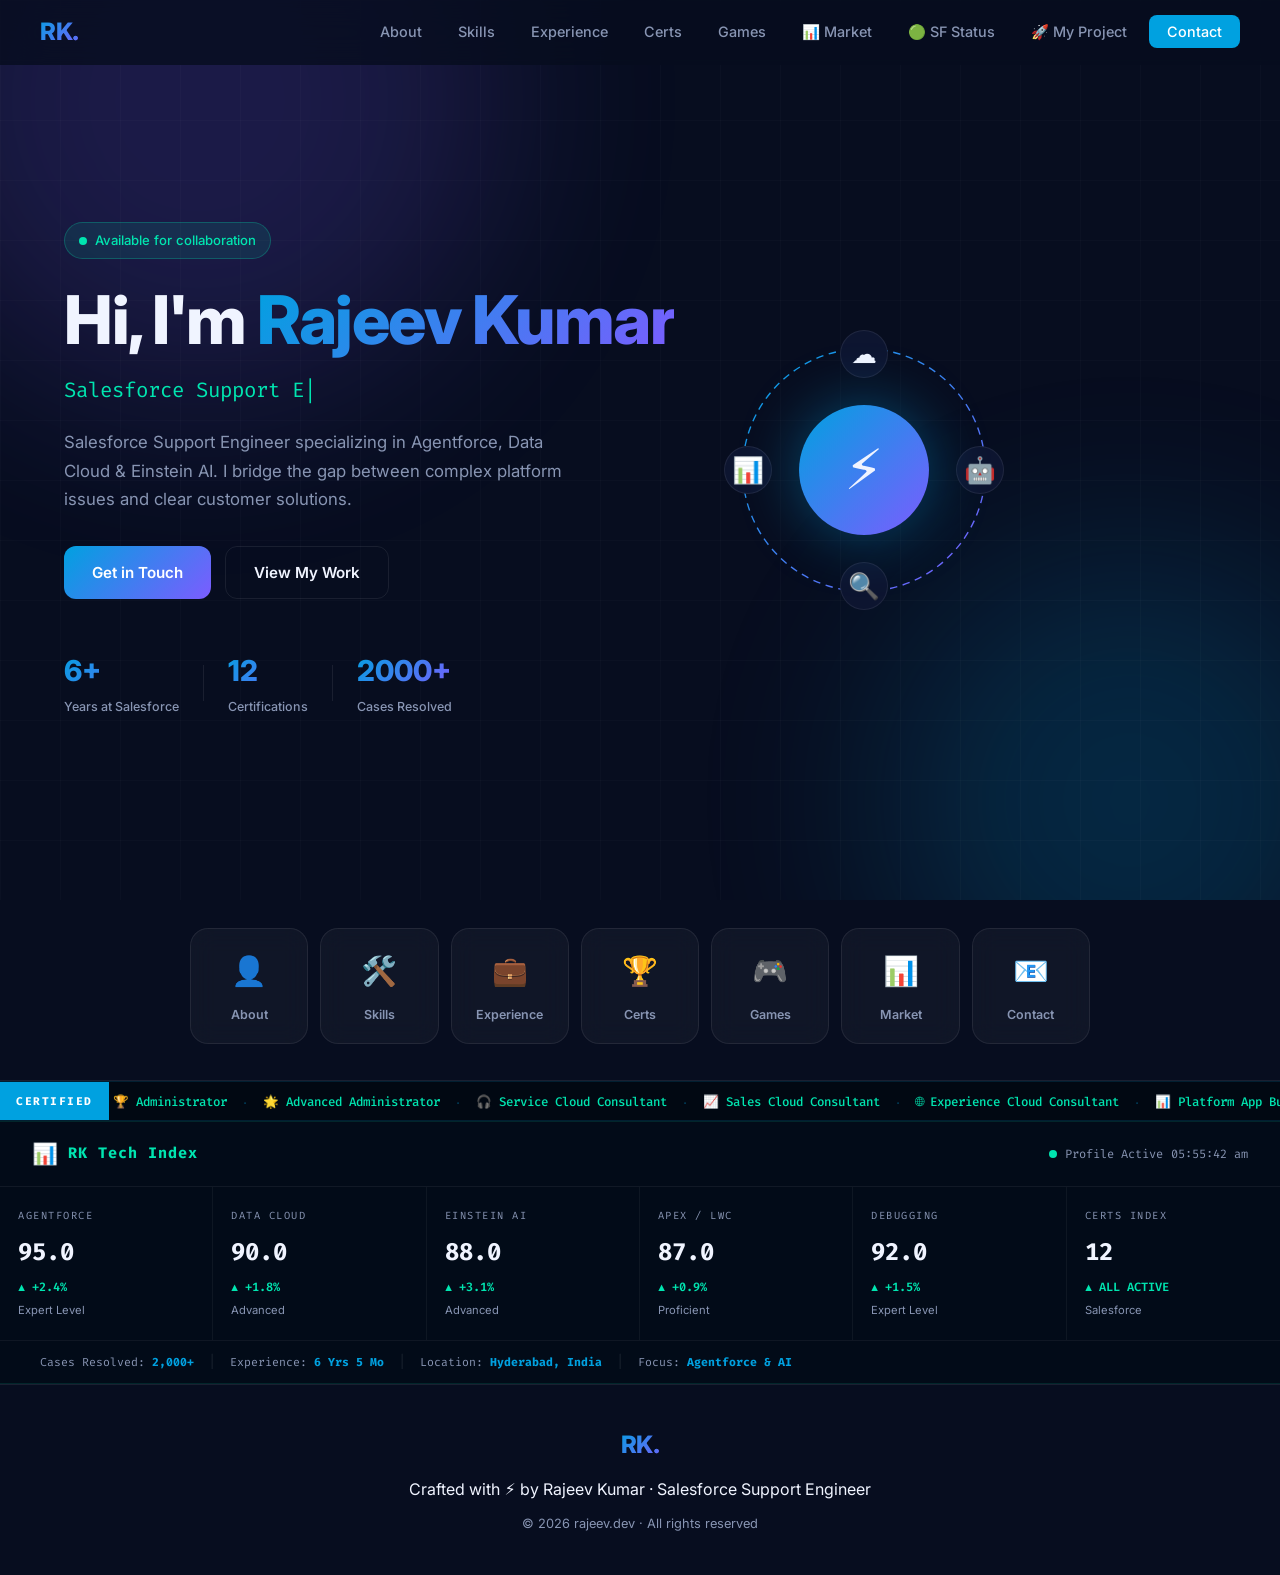
==== commit a95ec310: "Add My Project page featuring Agent Test Kit Co-Authored-By: Claude Opus 5.5 (1M context) <noreply@a" ====
--- a/index.html
+++ b/index.html
@@ -22,6 +22,7 @@
         <li><a href="games.html">Games</a></li>
         <li><a href="market.html">📊 Market</a></li>
         <li><a href="status.html">🟢 SF Status</a></li>
+        <li><a href="projects.html">🚀 My Project</a></li>
         <li><a href="contact.html" class="nav-cta">Contact</a></li>
       </ul>
       <button class="hamburger" id="hamburger" aria-label="Toggle menu">
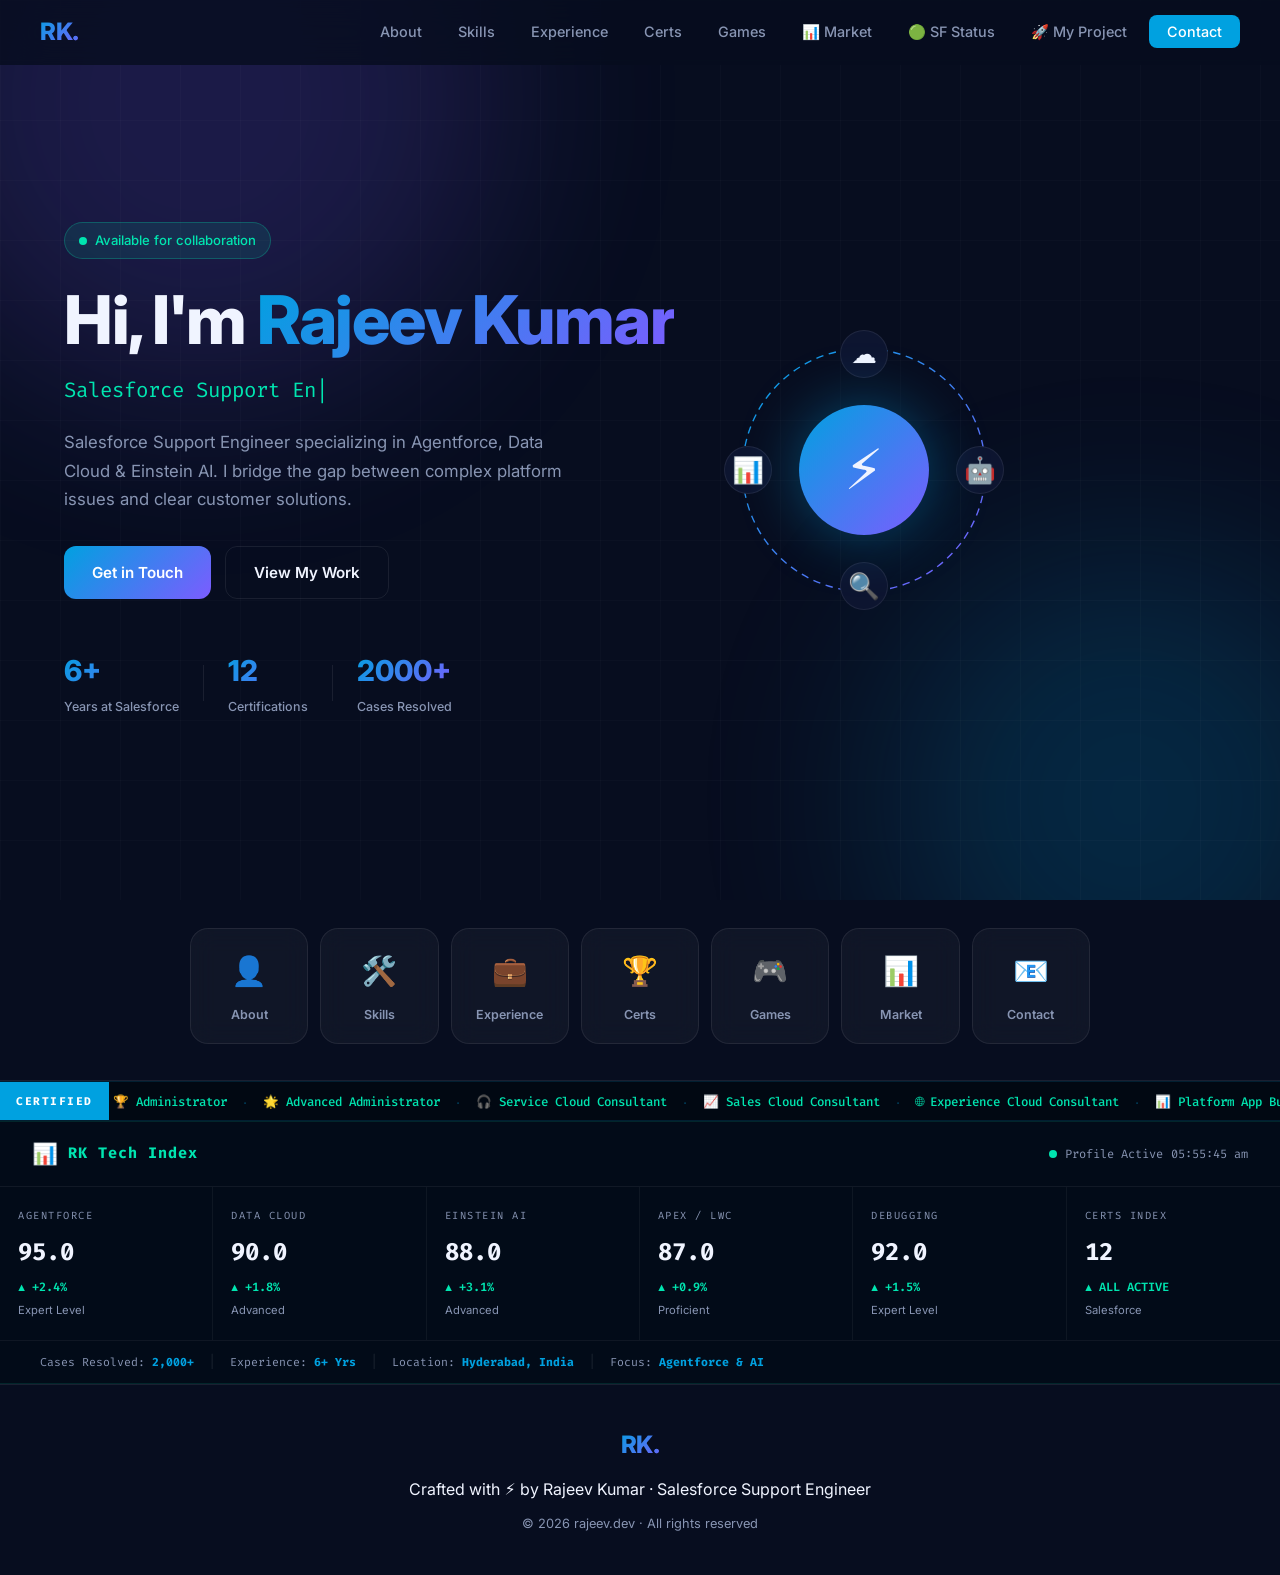
==== commit cd58dda2: "Update experience to 6+ years Co-Authored-By: Claude Opus 5.5 (1M context) <noreply@anthropic.com>" ====
--- a/index.html
+++ b/index.html
@@ -208,7 +208,7 @@
     <div class="ti-footer-bar">
       <span class="ti-footer-item">Cases Resolved: <strong>2,000+</strong></span>
       <span class="ti-sep">|</span>
-      <span class="ti-footer-item">Experience: <strong>6 Yrs 5 Mo</strong></span>
+      <span class="ti-footer-item">Experience: <strong>6+ Yrs</strong></span>
       <span class="ti-sep">|</span>
       <span class="ti-footer-item">Location: <strong>Hyderabad, India</strong></span>
       <span class="ti-sep">|</span>
